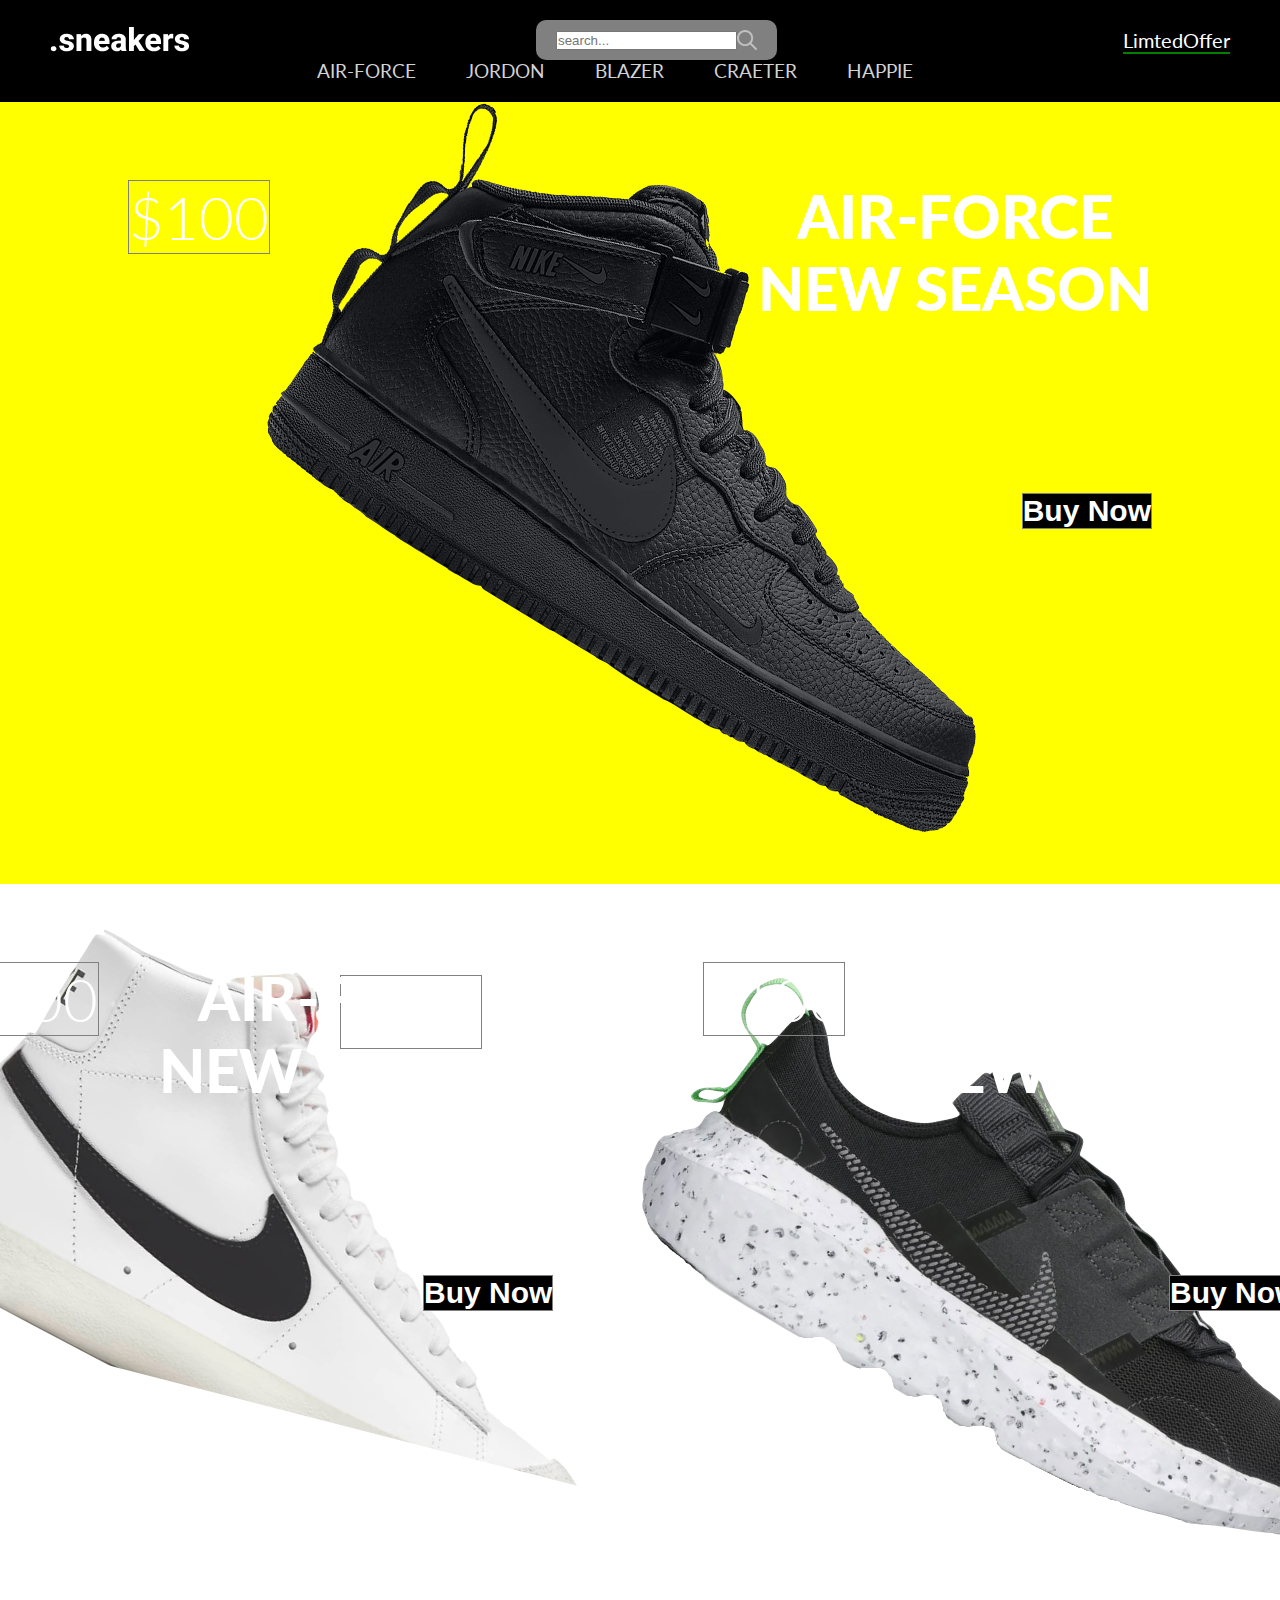
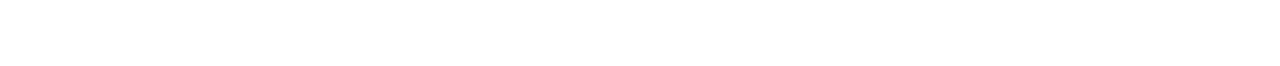
==== Frontend/index.html @ c3599f8a "add all changes" ====
<!DOCTYPE html>
<html lang="en">
  <head>
    <meta charset="UTF-8" />
    <meta name="viewport" content="width=device-width, initial-scale=1.0" />
    <link
      href="https://fonts.googleapis.com/css2?family=Lato:ital,wght@0,100;0,300;0,400;0,700;0,900;1,100;1,300;1,400;1,700;1,900&display=swap"
      rel="stylesheet"
    />
    <link rel="stylesheet" href="./css/style.css" />
    <title>E-commerce</title>
  </head>
  <body>
    <nav>
      <div class="navTop">
        <div class="navItem">
          <img src="./image/sneakers.png" alt="" />
        </div>
        <div class="navItem">
          <div class="search">
            <input type="text" placeholder="search..." class="searchIcon" />
            <img src="./image/search.png" width="20" height="20" alt="" />
          </div>
        </div>
        <div class="navItem">
          <span class="LimtedOffer">LimtedOffer</span>
        </div>
      </div>
      <div class="navBottom">
        <h3 class="menuItem ">AIR-FORCE</h3>
        <h3 class="menuItem ">JORDON</h3>
        <h3 class="menuItem ">BLAZER</h3>
        <h3 class="menuItem ">CRAETER</h3>
        <h3 class="menuItem ">HAPPIE</h3>
      </div>
    </nav>
    <div class="slider">
        <div class="slidderWrapper">
           
             <div class="sliderItem">
                <img src="./image/air.png" alt="" class="sliderImage">
                <div class="sliderBg"></div>
                <h1 class="sliderTitle">AIR-FORCE <br> NEW SEASON</h1>
               <h2 class="sliderPrice">$100</h2>
              <button class="buyButton">Buy Now</button>
            </div>


             <div class="sliderItem">
                <img src="./image/jordan.png" alt="" class="sliderImage">
                <div class="sliderBg">
                <h1 class="sliderTitle">JORDAN<br> NEW SEASON</h1>
               <h2 class="sliderPrice">$100</h2>
              <button class="buyButton">Buy Now</button>
            </div>


             <div class="sliderItem">
                <img src="./image/blazer.png" alt="" class="sliderImage">
                <div class="sliderBg"></div>
                <h1 class="sliderTitle">AIR-FORCE <br> NEW SEASON</h1>
               <h2 class="sliderPrice">$100</h2>
              <button class="buyButton">Buy Now</button>
            </div>


             <div class="sliderItem">
                <img src="./image/crater (1).png" alt="" class="sliderImage">
                <div class="sliderBg"></div>
                <h1 class="sliderTitle">AIR-FORCE <br> NEW SEASON</h1>
               <h2 class="sliderPrice">$100</h2>
              <button class="buyButton">Buy Now</button>
            </div>


             <div class="sliderItem">
                <img src="./image/hippie.png" alt="" class="sliderImage">
                <div class="sliderBg"></div>
                <h1 class="sliderTitle">AIR-FORCE <br> NEW SEASON</h1>
               <h2 class="sliderPrice">$100</h2>
              <button class="buyButton">Buy Now</button>
            </div>
        </div>
    </div>
  </body>
</html>
---- Frontend/css/style.css ----
*{
    margin: 0%;
    padding: 0%;
  
}
body{
    font-family: 'lato',sans-serif;
}
nav{
    background-color:black;
    color: white;
      padding: 20px 50px;
    
}
.navTop{
   display: flex;
   align-items: center;
   justify-content: space-between;
 
}
.search{
    display: flex;
    align-items: center;
    background-color:gray;
    padding: 10px 20px;
    border-radius: 10px;
} 
.searchInput{
    border: none;
    background-color:transparent ;
}   
.searchInput::placeholder{
   color:lightgray ;
}  
.LimtedOffer{
    font-size: 20px;
    border-bottom:2px solid green;
    cursor: pointer;
}
.navBottom{
    display: flex;
    align-items: center;
    justify-content: center;
}
.menuItem{
margin-right: 50px;
cursor: pointer;
color: lightgray;
font-weight: 400;
}
.slider{
background: url("../Backgroun-Image/pexels-pixabay-235986.jpg");
clip-path: polygon(0 0, 100% 0%, 100% 100%, 0 79%);
}
.sliderWrapper{
   display:flex;
    width: 500vw;
}
.sliderItem{
  width: 100vw;  
  display: flex;
  align-items: center;
  justify-content: center;
  position: relative;
}
.sliderBg{
 width: 750px;  
 height: 750px; 
 border-radius: 50%;
 position: absolute;

}
.sliderImage{
    z-index: 1;
}
.sliderTitle{
   position: absolute;
   top: 10%;
   right: 10%;
   font-size: 60px;
   font-weight: 900;
   color: white;
   text-align: center;
   z-index: 1;
}
.sliderPrice{
   position: absolute;
   top: 10%;
   left: 10%;
   font-size: 60px;
   font-weight: 300;
   text-align: center;
   color: white;
   border: 1px solid gray;
  z-index: 1;
}
.buyButton{
     position: absolute;
   top: 50%;
   right: 10%;
   font-size: 30px;
   font-weight: 900;
   text-align: center;
   color: white;
   border: 1px solid gray;
   background-color: black;
  z-index: 1;
  cursor: pointer;
}
.buyButton:havor{
    background-color: white;
    color: black;
}
.sliderItem:nth-child(1){
    background-color: yellow;
}
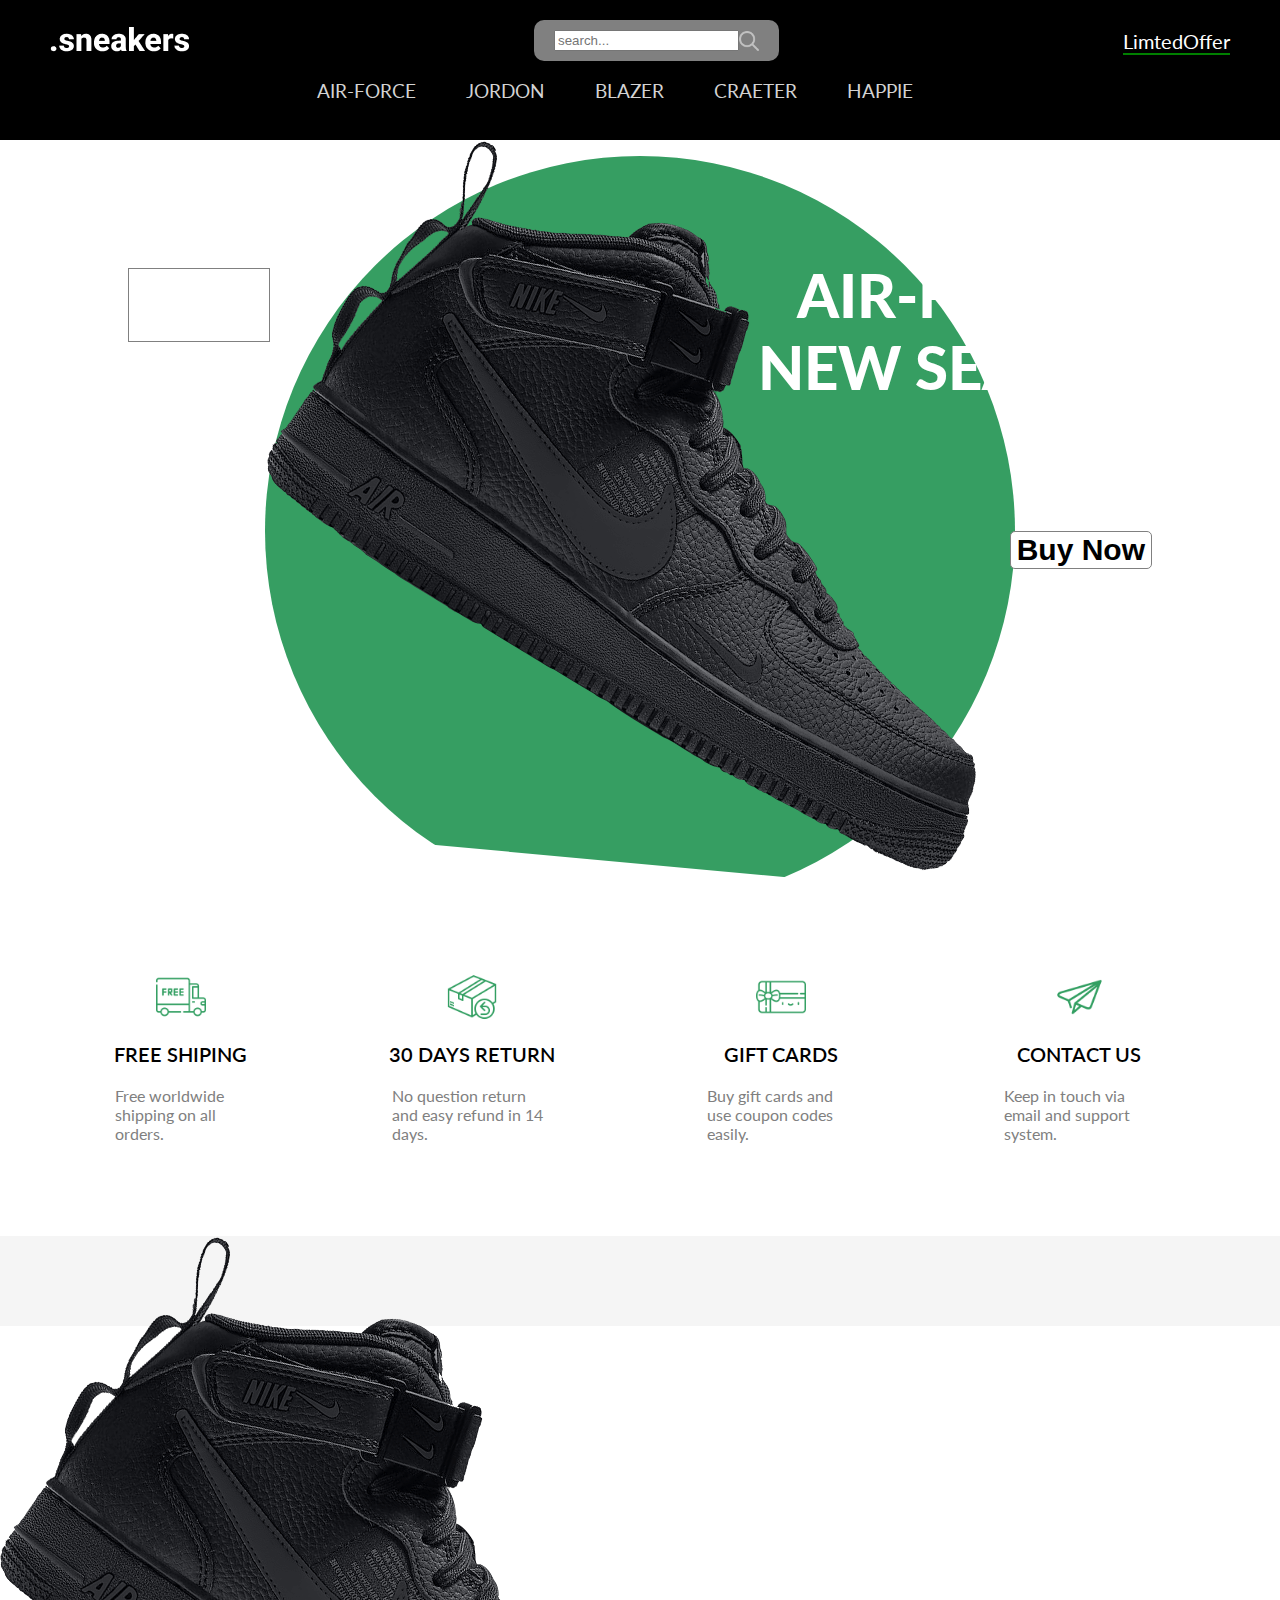
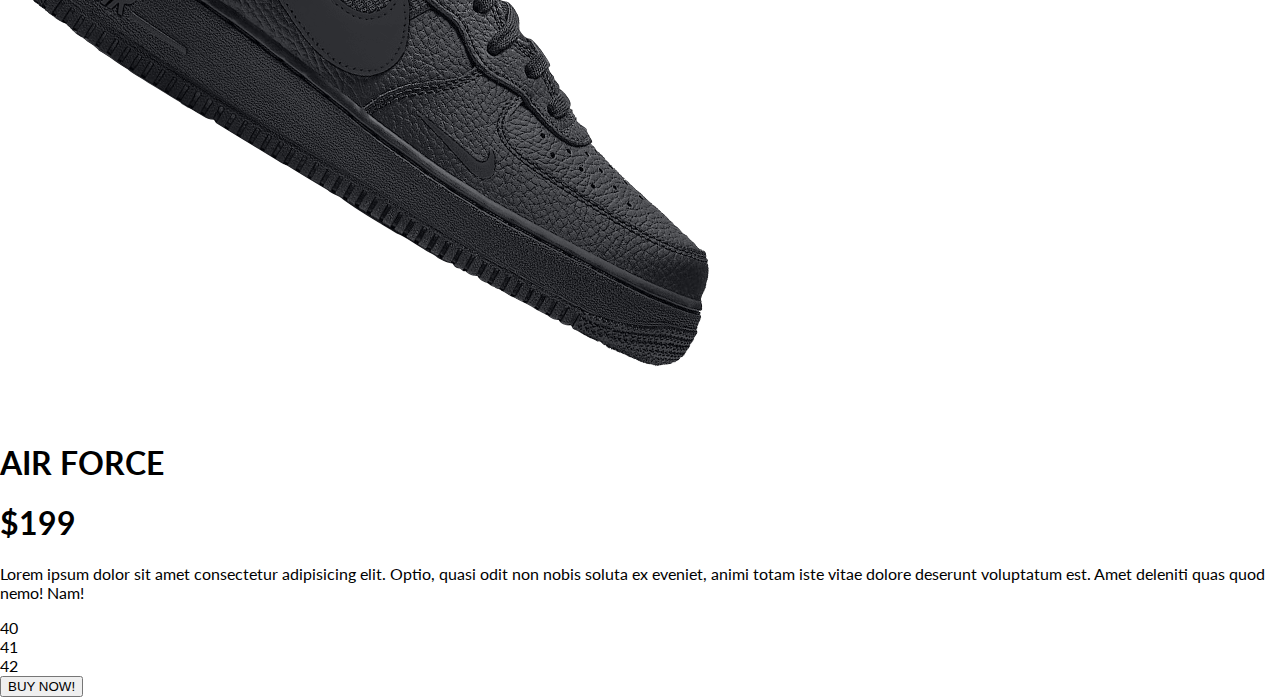
==== commit b602d8d3: "new changes" ====
--- a/Frontend/index.html
+++ b/Frontend/index.html
@@ -35,7 +35,7 @@
       </div>
     </nav>
     <div class="slider">
-        <div class="slidderWrapper">
+        <div class="sliderWrapper">
            
              <div class="sliderItem">
                 <img src="./image/air.png" alt="" class="sliderImage">
@@ -48,7 +48,7 @@
 
              <div class="sliderItem">
                 <img src="./image/jordan.png" alt="" class="sliderImage">
-                <div class="sliderBg">
+                <div class="sliderBg"></div>
                 <h1 class="sliderTitle">JORDAN<br> NEW SEASON</h1>
                <h2 class="sliderPrice">$100</h2>
               <button class="buyButton">Buy Now</button>
@@ -74,13 +74,64 @@
 
 
              <div class="sliderItem">
+              
                 <img src="./image/hippie.png" alt="" class="sliderImage">
                 <div class="sliderBg"></div>
-                <h1 class="sliderTitle">AIR-FORCE <br> NEW SEASON</h1>
+                <h1 class="sliderTitle"> AIR-FORCE <br> NEW SEASON </h1>
                <h2 class="sliderPrice">$100</h2>
               <button class="buyButton">Buy Now</button>
             </div>
         </div>
     </div>
+    <div class="features">
+      <div class="feature">
+        <img class="featureIcon" src="./image/shipping.png" alt="">
+        <span class="featureTitle">FREE SHIPING</span>
+        <span class="featureDesc">Free worldwide shipping on all orders.</span>
+      </div>
+  
+
+    
+      <div class="feature">
+        <img class="featureIcon" src="./image/return.png" alt="">
+        <span class="featureTitle">30 DAYS RETURN</span>
+        <span class="featureDesc">No question return and easy refund in 14 days.</span>
+      </div>
+   
+
+   
+      <div class="feature">
+        <img class="featureIcon" src="./image/gift.png" alt="">
+        <span class="featureTitle">GIFT CARDS</span>
+        <span class="featureDesc">Buy gift cards and use coupon codes easily.</span>
+      </div>
+    
+
+    
+      <div class="feature">
+        <img class="featureIcon" src="./image/contact.png" alt="">
+        <span class="featureTitle">CONTACT US</span>
+        <span class="featureDesc">Keep in touch via email and support system.</span>
+      </div>
+    </div>
+<div class="product">
+  <img src="./image/air.png" alt="" class="producting">
+  <div class="productDetails">
+    <h1 class="productTitle">AIR FORCE</h1>
+    <h1 class="productPrice">$199</h1>
+    <p class="productDesc">Lorem ipsum dolor sit amet consectetur adipisicing elit. Optio, quasi odit non nobis soluta ex eveniet, animi totam iste vitae dolore deserunt voluptatum est. Amet deleniti quas quod nemo! Nam!</p>
+  </div>
+  <div class="colors">
+    <div class="color"></div>
+    <div class="color"></div>
+  </div>
+  <div class="sizes">
+    <div class="size">40</div>
+    <div class="size">41</div>
+    <div class="size">42</div>
+  </div>
+  <button class="productButton">BUY NOW!</button>
+</div>
+    <script src="./js/script.js"></script>
   </body>
 </html>
--- a/Frontend/css/style.css
+++ b/Frontend/css/style.css
@@ -1,116 +1,159 @@
-*{
-    margin: 0%;
-    padding: 0%;
-  
+body {
+  font-family: "lato", sans-serif;
+   margin: 0%;
+  padding: 0%;
 }
-body{
-    font-family: 'lato',sans-serif;
+nav {
+  background-color: black;
+  color: white;
+  padding: 20px 50px;
 }
-nav{
-    background-color:black;
-    color: white;
-      padding: 20px 50px;
-    
+.navTop {
+  display: flex;
+  align-items: center;
+  justify-content: space-between;
 }
-.navTop{
-   display: flex;
-   align-items: center;
-   justify-content: space-between;
- 
+.search {
+  display: flex;
+  align-items: center;
+  background-color: gray;
+  padding: 10px 20px;
+  border-radius: 10px;
 }
-.search{
-    display: flex;
-    align-items: center;
-    background-color:gray;
-    padding: 10px 20px;
-    border-radius: 10px;
-} 
-.searchInput{
-    border: none;
-    background-color:transparent ;
-}   
-.searchInput::placeholder{
-   color:lightgray ;
-}  
-.LimtedOffer{
-    font-size: 20px;
-    border-bottom:2px solid green;
-    cursor: pointer;
+.searchInput {
+  border: none;
+  background-color: transparent;
 }
-.navBottom{
-    display: flex;
-    align-items: center;
-    justify-content: center;
+.searchInput::placeholder {
+  color: lightgray;
 }
-.menuItem{
-margin-right: 50px;
-cursor: pointer;
-color: lightgray;
-font-weight: 400;
+.LimtedOffer {
+  font-size: 20px;
+  border-bottom: 2px solid green;
+  cursor: pointer;
 }
-.slider{
-background: url("../Backgroun-Image/pexels-pixabay-235986.jpg");
-clip-path: polygon(0 0, 100% 0%, 100% 100%, 0 79%);
+.navBottom {
+  display: flex;
+  align-items: center;
+  justify-content: center;
 }
-.sliderWrapper{
-   display:flex;
-    width: 500vw;
+.menuItem {
+  margin-right: 50px;
+  cursor: pointer;
+  color: lightgray;
+  font-weight: 400;
+}
+.slider {
+  background: url("../Backgroun-Image/pexels-pixabay-235986.jpg");
+  clip-path: polygon(0 0, 100% 0%, 100% 100%, 0 85%);
+    overflow: hidden;
+    /* overflow-y: hidden; */
+   
+}
+.sliderWrapper {
+  display: flex;
+  width: 500vw;
+  transition: all 1s ease-in-out ;
 }
 .sliderItem{
-  width: 100vw;  
+  width: 100vw;
   display: flex;
   align-items: center;
   justify-content: center;
   position: relative;
 }
-.sliderBg{
- width: 750px;  
- height: 750px; 
- border-radius: 50%;
- position: absolute;
-
+.sliderBg {
+  width: 750px;
+  height: 750px;
+  border-radius: 50%;
+  position: absolute;
 }
-.sliderImage{
-    z-index: 1;
-}
-.sliderTitle{
-   position: absolute;
-   top: 10%;
-   right: 10%;
-   font-size: 60px;
-   font-weight: 900;
-   color: white;
-   text-align: center;
-   z-index: 1;
-}
-.sliderPrice{
-   position: absolute;
-   top: 10%;
-   left: 10%;
-   font-size: 60px;
-   font-weight: 300;
-   text-align: center;
-   color: white;
-   border: 1px solid gray;
+.sliderImage {
   z-index: 1;
 }
-.buyButton{
-     position: absolute;
-   top: 50%;
-   right: 10%;
-   font-size: 30px;
-   font-weight: 900;
-   text-align: center;
-   color: white;
-   border: 1px solid gray;
-   background-color: black;
+.sliderTitle {
+  position: absolute;
+  top: 10%;
+  right: 10%;
+  font-size: 60px;
+  font-weight: 900;
+  color: white;
+  text-align: center;
+  z-index: 1;
+}
+.sliderPrice {
+  position: absolute;
+  top: 10%;
+  left: 10%;
+  font-size: 60px;
+  font-weight: 300;
+  text-align: center;
+  color: white;
+  border: 1px solid gray;
+  z-index: 1;
+}
+.buyButton {
+  position: absolute;
+  top: 50%;
+  right: 10%;
+  font-size: 30px;
+  font-weight: 900;
+  text-align: center;
+  color:black;
+  border: 1px solid gray;
+  border-radius:5px ;
+  background-color:white;
   z-index: 1;
   cursor: pointer;
 }
-.buyButton:havor{
-    background-color: white;
-    color: black;
+.buyButton:hover{
+  background-color:black;
+  color: white;
 }
-.sliderItem:nth-child(1){
-    background-color: yellow;
+.sliderItem:nth-child(1) .sliderBg{
+  background-color: #369e62;
 }
+.sliderItem:nth-child(2) .sliderBg{
+  background-color: rebeccapurple;
+}
+.sliderItem:nth-child(3) .sliderBg{
+  background-color: teal;
+}
+.sliderItem:nth-child(4) .sliderBg{
+  background-color: cornflowerblue;
+}
+.sliderItem:nth-child(5) .sliderBg{
+  background-color: rgb(124,115,80);
+}
+.features{
+display: flex;
+  align-items: center;
+  justify-content: space-between;
+  padding: 50px;
+}
+.feature{
+  display: flex;
+  flex-direction: column;
+align-items: center;
+}
+.featureIcon{
+  width: 50px;
+  height: 50px;
+}
+.featureTitle{
+font-size: 20px;
+font-weight: 600;
+margin: 20px;
+}
+.featureDesc{
+color: gray;
+width: 50%;
+height: 100px;
+clip-path:polygon(0 15, 100% 0%, 100% 100%, 0 100%);
+}
+.product{
+  height: 10vh;
+  background-color: whitesmoke;
+  position: relative;
+ 
+}
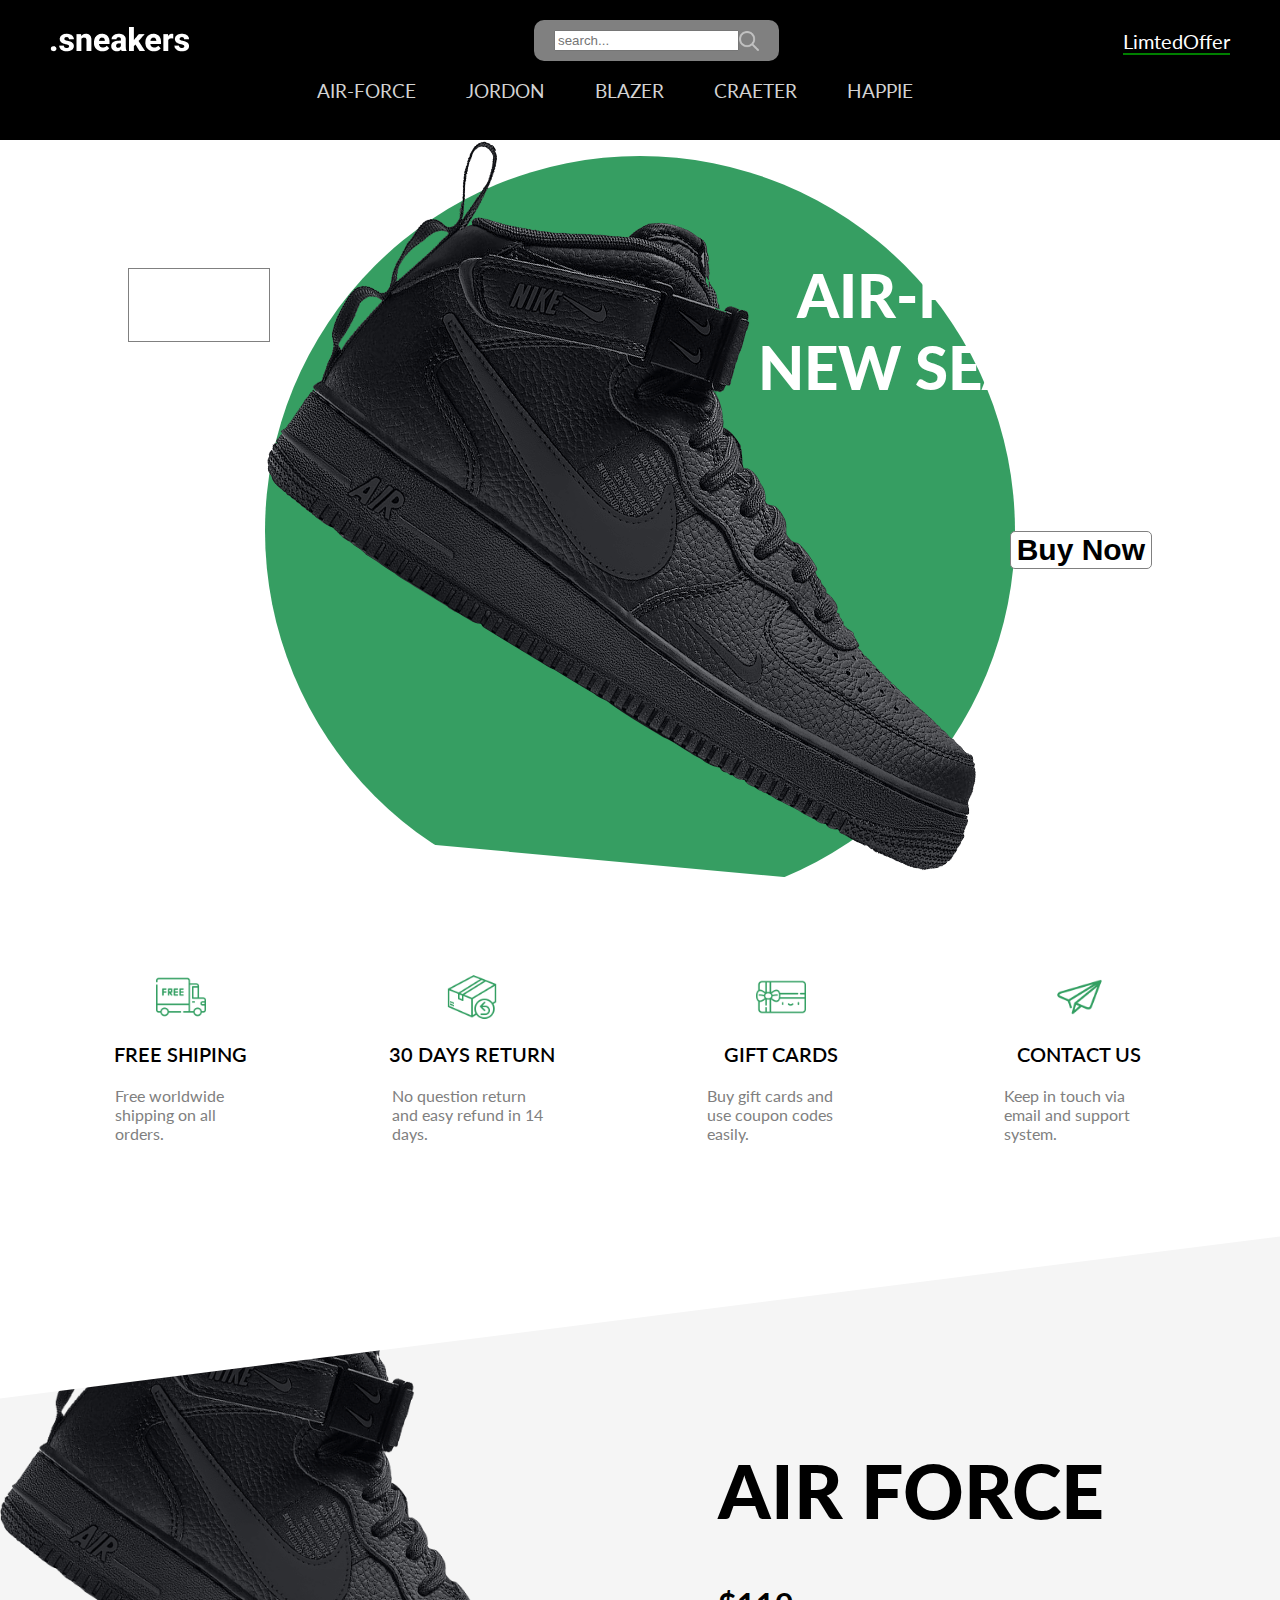
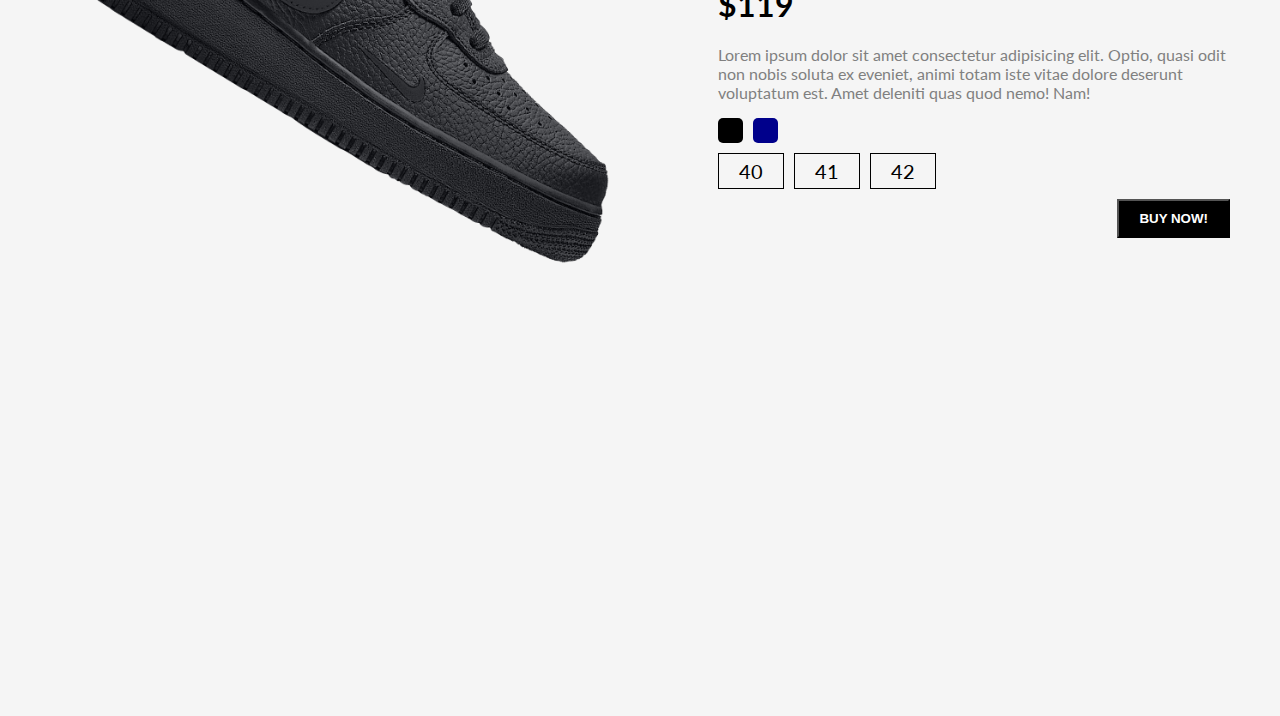
==== commit c1737c8b: "new changes" ====
--- a/Frontend/index.html
+++ b/Frontend/index.html
@@ -41,8 +41,10 @@
                 <img src="./image/air.png" alt="" class="sliderImage">
                 <div class="sliderBg"></div>
                 <h1 class="sliderTitle">AIR-FORCE <br> NEW SEASON</h1>
-               <h2 class="sliderPrice">$100</h2>
+               <h2 class="sliderPrice">$119</h2>
+               <a href="#product">
               <button class="buyButton">Buy Now</button>
+            </a>
             </div>
 
 
@@ -50,26 +52,32 @@
                 <img src="./image/jordan.png" alt="" class="sliderImage">
                 <div class="sliderBg"></div>
                 <h1 class="sliderTitle">JORDAN<br> NEW SEASON</h1>
-               <h2 class="sliderPrice">$100</h2>
+               <h2 class="sliderPrice">$149</h2>
+               <a href="#product">
               <button class="buyButton">Buy Now</button>
+              </a>
             </div>
 
 
              <div class="sliderItem">
                 <img src="./image/blazer.png" alt="" class="sliderImage">
                 <div class="sliderBg"></div>
-                <h1 class="sliderTitle">AIR-FORCE <br> NEW SEASON</h1>
-               <h2 class="sliderPrice">$100</h2>
+                <h1 class="sliderTitle">BLAZER <br> NEW SEASON</h1>
+               <h2 class="sliderPrice">$109</h2>
+               <a href="#product">
               <button class="buyButton">Buy Now</button>
+              </a>
             </div>
 
 
              <div class="sliderItem">
                 <img src="./image/crater (1).png" alt="" class="sliderImage">
                 <div class="sliderBg"></div>
-                <h1 class="sliderTitle">AIR-FORCE <br> NEW SEASON</h1>
-               <h2 class="sliderPrice">$100</h2>
+                <h1 class="sliderTitle">CREATER<br> NEW SEASON</h1>
+               <h2 class="sliderPrice">$129</h2>
+               <a href="#product">
               <button class="buyButton">Buy Now</button>
+              </a>
             </div>
 
 
@@ -77,9 +85,11 @@
               
                 <img src="./image/hippie.png" alt="" class="sliderImage">
                 <div class="sliderBg"></div>
-                <h1 class="sliderTitle"> AIR-FORCE <br> NEW SEASON </h1>
-               <h2 class="sliderPrice">$100</h2>
+                <h1 class="sliderTitle">HAPPIE <br> NEW SEASON </h1>
+               <h2 class="sliderPrice">$99</h2>
+               <a href="#product">
               <button class="buyButton">Buy Now</button>
+              </a>
             </div>
         </div>
     </div>
@@ -114,13 +124,12 @@
         <span class="featureDesc">Keep in touch via email and support system.</span>
       </div>
     </div>
-<div class="product">
-  <img src="./image/air.png" alt="" class="producting">
+<div class="product" id="product">
+  <img src="./image/air.png" alt="" class="productImage">
   <div class="productDetails">
     <h1 class="productTitle">AIR FORCE</h1>
-    <h1 class="productPrice">$199</h1>
+    <h1 class="productPrice">$119</h1>
     <p class="productDesc">Lorem ipsum dolor sit amet consectetur adipisicing elit. Optio, quasi odit non nobis soluta ex eveniet, animi totam iste vitae dolore deserunt voluptatum est. Amet deleniti quas quod nemo! Nam!</p>
-  </div>
   <div class="colors">
     <div class="color"></div>
     <div class="color"></div>
@@ -129,9 +138,11 @@
     <div class="size">40</div>
     <div class="size">41</div>
     <div class="size">42</div>
-  </div>
+  </div><a href="#product">
   <button class="productButton">BUY NOW!</button>
+  </a>
 </div>
+ </div>
     <script src="./js/script.js"></script>
   </body>
 </html>
--- a/Frontend/css/style.css
+++ b/Frontend/css/style.css
@@ -1,3 +1,6 @@
+html{
+  scroll-behavior: smooth;
+}
 body {
   font-family: "lato", sans-serif;
    margin: 0%;
@@ -149,11 +152,64 @@
 color: gray;
 width: 50%;
 height: 100px;
-clip-path:polygon(0 15, 100% 0%, 100% 100%, 0 100%);
 }
 .product{
-  height: 10vh;
+  height: 120vh;
   background-color: whitesmoke;
   position: relative;
- 
-}
+ clip-path:polygon(0 15%, 100% 0, 100% 100%, 0% 100%);
+}
+.productImage{
+  width: 50%;
+}
+.productDetails{
+position: absolute;
+top: 10%;
+right: 0;
+width: 40%;
+padding: 50px;
+
+}
+.productTitle{
+  font-size: 75px;
+  font-weight: 900;
+}
+.productDesc{
+  font-style: 24px;
+  color: gray;
+}
+.colors,.sizes{
+  display: flex;
+  margin-bottom: 10px;
+}
+.color{
+  width: 25px;
+  height: 25px;
+  border-radius: 5px;
+  background-color: black;
+  margin-right: 10px;
+  cursor: pointer;
+}
+.color:last-child{
+  background-color:darkblue ;
+}
+
+.size{
+  padding: 5px 20px;
+  border: 1px solid black;
+  margin-right: 10px;
+  cursor: pointer;
+  font-size: 20px;
+}
+.productButton{
+   float: right;
+padding:10px 20px ;
+background-color: black;
+color: white;
+font-weight: 600;
+cursor: pointer;
+}
+.productButton:hover{
+  background-color: white;
+  color: black;
+}
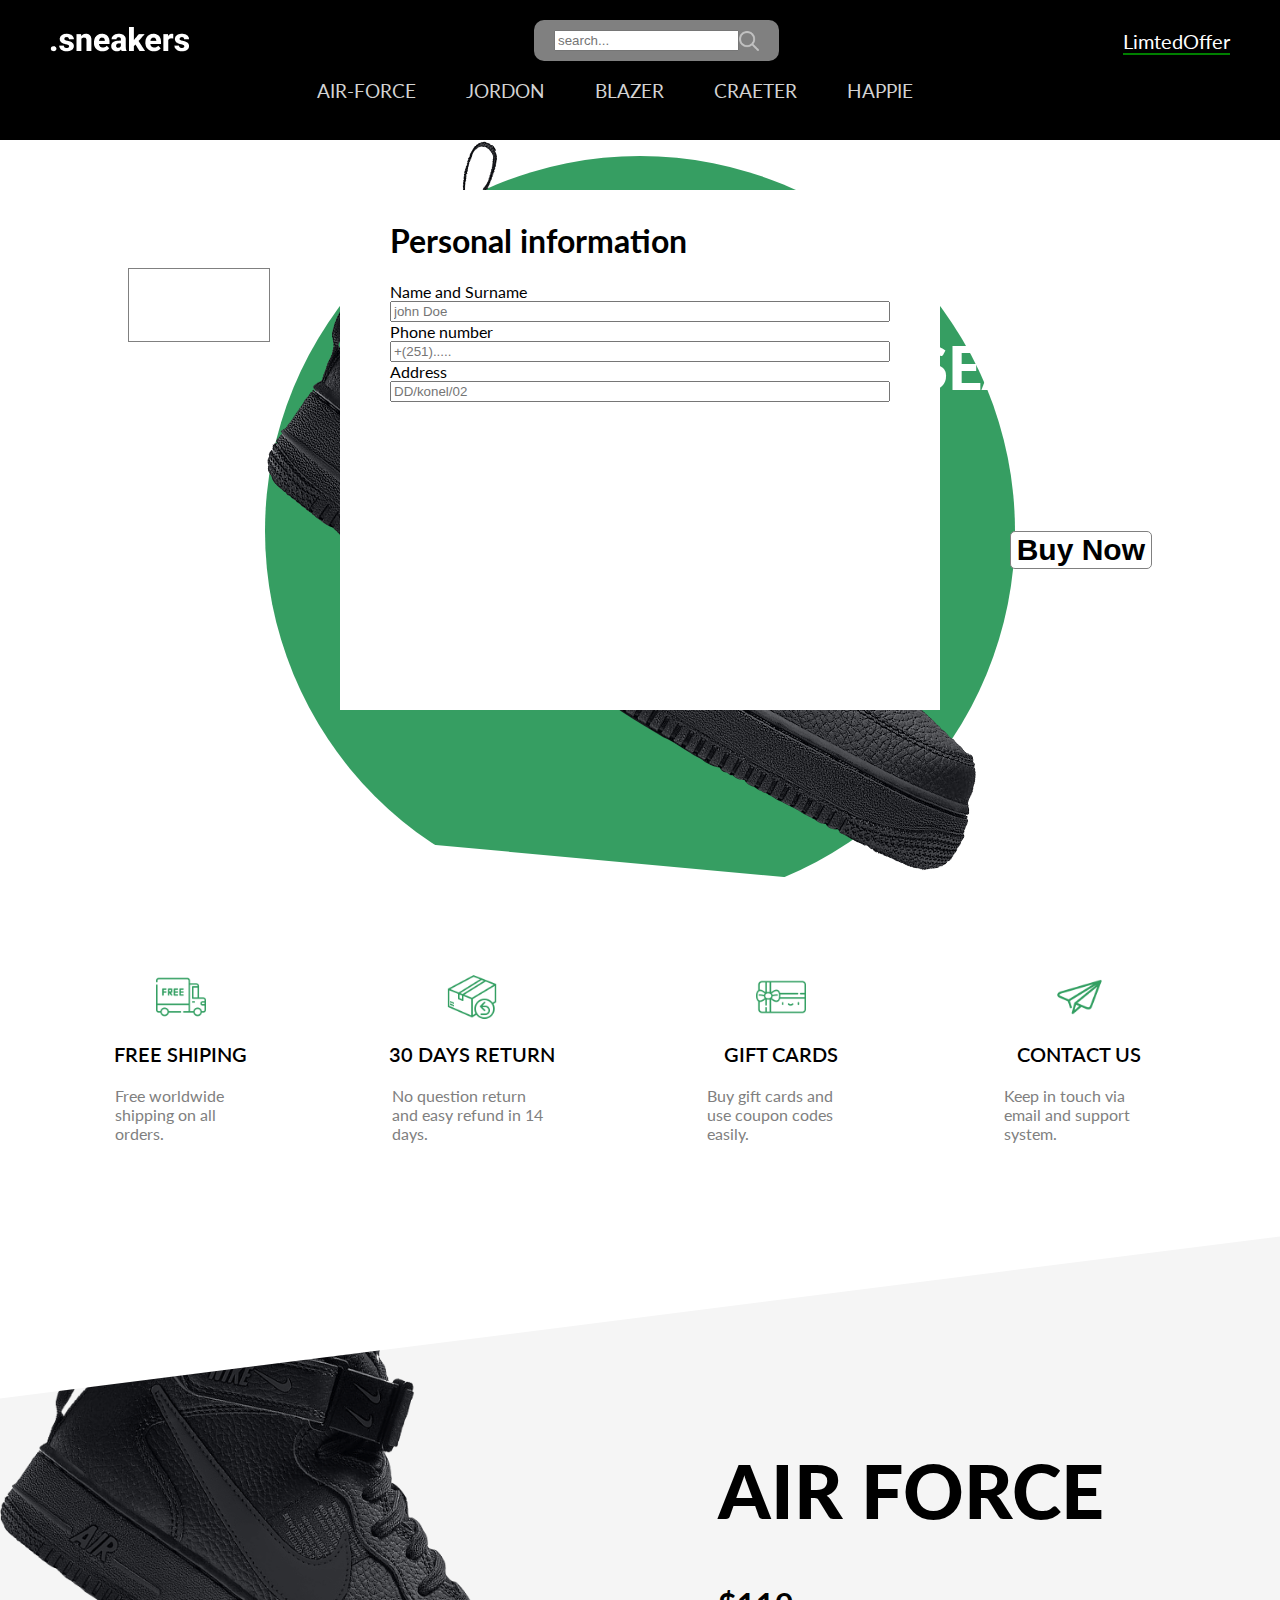
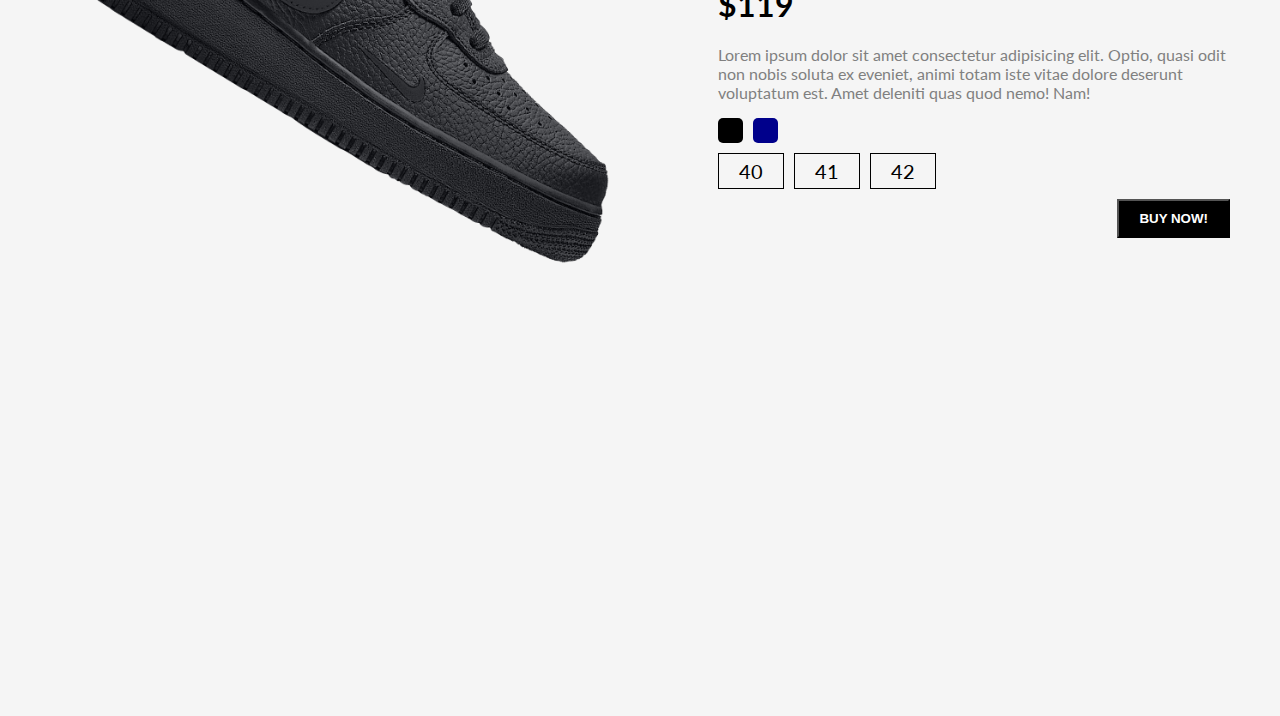
==== commit 29fbaaaf: "new changes" ====
--- a/Frontend/index.html
+++ b/Frontend/index.html
@@ -143,6 +143,15 @@
   </a>
 </div>
  </div>
+ <div class="payment">
+  <h1 class="payTitle"> Personal information</h1>
+  <label >Name and Surname</label>
+  <input type="text" placeholder="john Doe" class="payInput">
+    <label >Phone number</label>
+  <input type="text" placeholder="+(251)....." class="payInput">
+    <label >Address </label>
+  <input type="text" placeholder="DD/konel/02" class="payInput">
+ </div>
     <script src="./js/script.js"></script>
   </body>
 </html>
--- a/Frontend/css/style.css
+++ b/Frontend/css/style.css
@@ -159,6 +159,21 @@
   position: relative;
  clip-path:polygon(0 15%, 100% 0, 100% 100%, 0% 100%);
 }
+.payment{
+  width: 500px;
+  height: 500px;
+  background-color: white;
+  position:absolute;
+  top: 0;
+  bottom: 0;
+  left: 0;
+  right: 0;
+  margin: auto;
+  padding: 10px 50px;
+  display: flex;
+  flex-direction: column;
+}
+
 .productImage{
   width: 50%;
 }
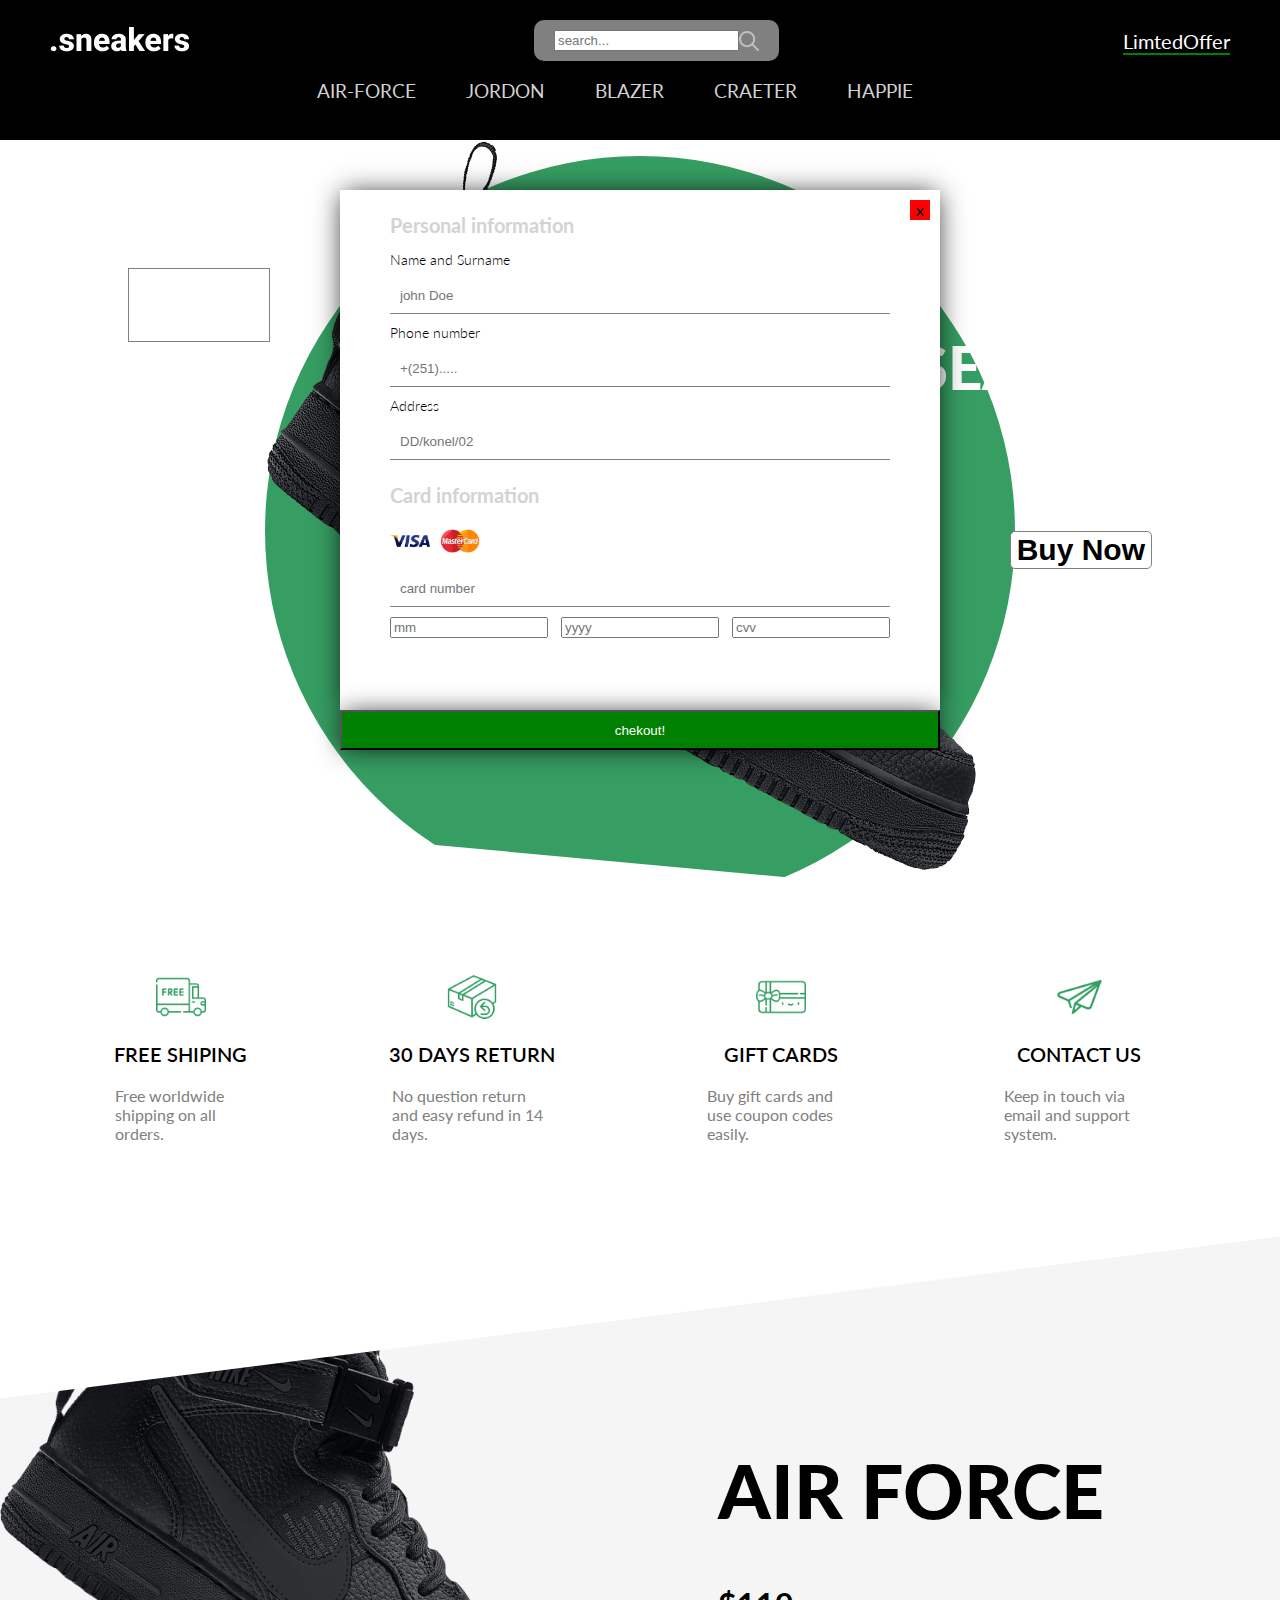
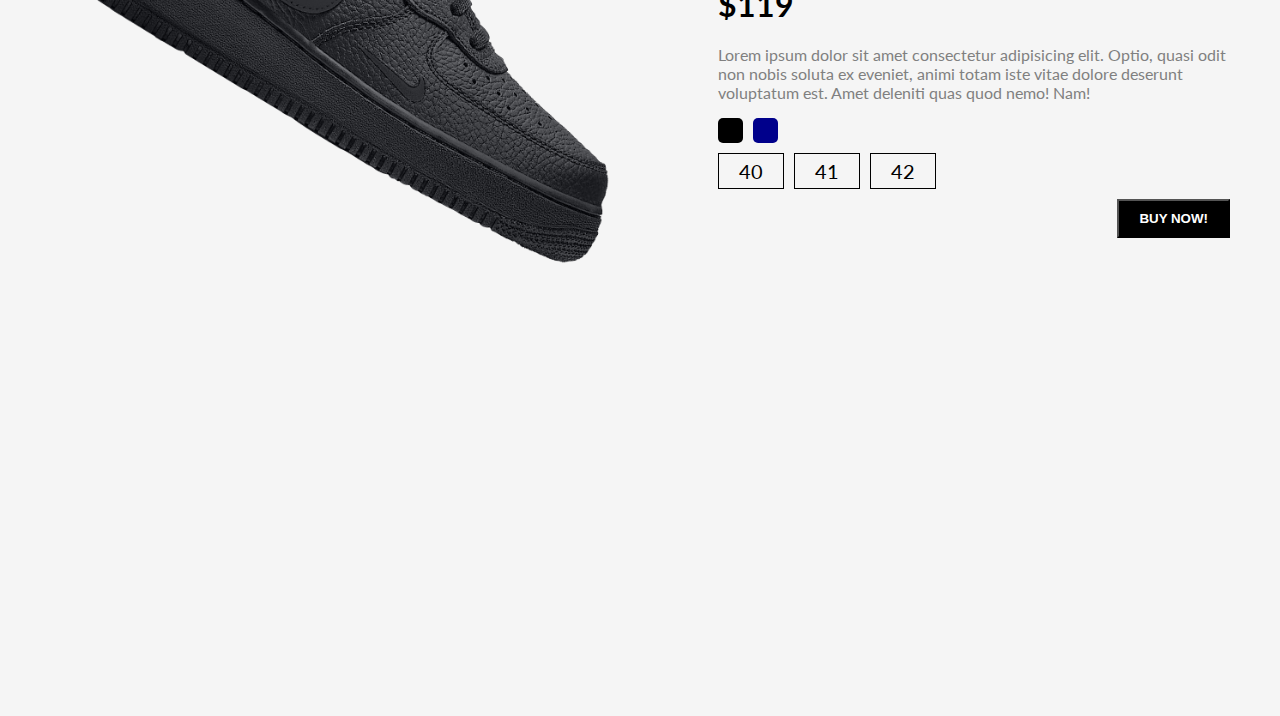
==== commit 0140f9a5: "another" ====
--- a/Frontend/index.html
+++ b/Frontend/index.html
@@ -151,6 +151,19 @@
   <input type="text" placeholder="+(251)....." class="payInput">
     <label >Address </label>
   <input type="text" placeholder="DD/konel/02" class="payInput">
+  <h1 class="payTitle">Card information</h1>
+  <div class="cardIcons">
+    <img src="./image/visa.png" width="40px" alt="" class="cardIcon">
+     <img src="./image/master.png" width="40px" alt="" class="cardIcon">
+  </div>
+   <input type="password" placeholder="card number" class="payInput">
+   <div class="cardInfo">
+     <input type="text" placeholder="mm" class="payInputSm">
+      <input type="text" placeholder="yyyy" class="payInputSm">
+       <input type="text" placeholder="cvv" class="payInputSm">
+   </div>
+   <button class="payButton">chekout!</button>
+   <span class="close">x</span>
  </div>
     <script src="./js/script.js"></script>
   </body>
--- a/Frontend/css/style.css
+++ b/Frontend/css/style.css
@@ -172,8 +172,65 @@
   padding: 10px 50px;
   display: flex;
   flex-direction: column;
-}
-
+  box-shadow: 0px 1px 26px -3px rgba(0,0,0,0.87);
+-webkit-box-shadow: 0px 1px 26px -3px rgba(0,0,0,0.87);
+-moz-box-shadow: 0px 1px 26px -3px rgba(0,0,0,0.87);
+}
+.payTitle{
+  font-size: 20px;
+  color: lightgray;
+}
+label{
+  font-size: 14px;
+  font-weight: 300;
+}
+.payInput{
+padding: 10px;
+margin: 10px 0px;
+border: none;
+border-bottom: 1px solid gray;
+}
+.payInput:placeholder{
+  color: rgb(163,163,163);
+}
+.cardIcons{
+  display: flex;
+}
+.cardIcon{
+margin-right: 10px;
+}
+.cardInfo{
+  display: flex;
+  justify-content: space-between;
+}
+.payInputSm{
+  width: 30%;
+}
+.payButton{
+position: absolute;
+height: 40px;
+bottom: -40px;
+width: 100%;
+left: 0;
+ box-shadow: 0px 1px 26px -3px rgba(0,0,0,0.87);
+-webkit-box-shadow: 0px 1px 26px -3px rgba(0,0,0,0.87);
+-moz-box-shadow: 0px 1px 26px -3px rgba(0,0,0,0.87);
+background-color: green;
+color: white;
+cursor: pointer;
+}
+.close{
+  width: 20px;
+  height: 20px;
+  position: absolute;
+  background-color: red;
+  color:black;
+  top: 10px;
+  right: 10px;
+  display: flex;
+  justify-content: center;
+  cursor: pointer;
+}
 .productImage{
   width: 50%;
 }
